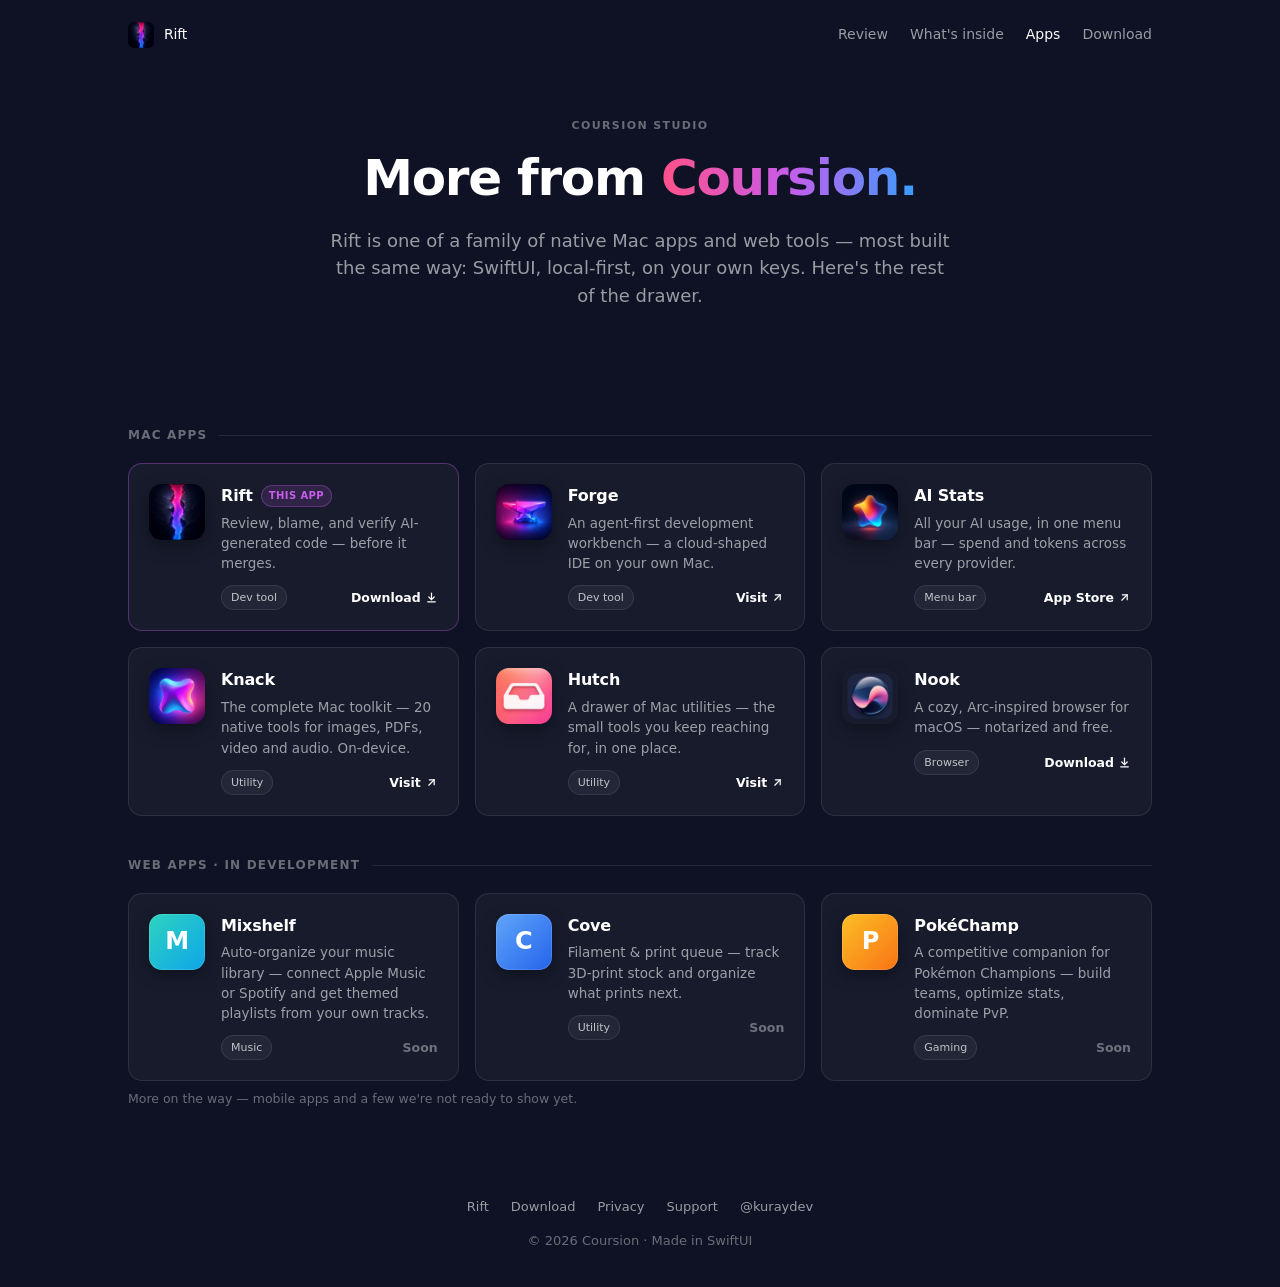
==== apps.html @ f1ae4a4c "Rift website: landing, apps portfolio, privacy Static site for rift.coursion.studio, built on the Co" ====
<!doctype html>
<html lang="en">
<head>
  <meta charset="utf-8" />
  <meta name="viewport" content="width=device-width, initial-scale=1" />
  <title>Apps — More from Coursion</title>
  <meta name="description" content="The Coursion family of native Mac apps and web tools — Rift, Forge, AI Stats, Knack, Hutch, Nook, and more." />
  <link rel="icon" type="image/png" href="icon.png" />
  <link rel="apple-touch-icon" href="icon.png" />
  <link rel="stylesheet" href="styles.css" />
  <meta property="og:title" content="Apps — More from Coursion" />
  <meta property="og:description" content="The Coursion family of native Mac apps and web tools." />
  <meta property="og:image" content="icon.png" />
  <meta name="theme-color" content="#0E1224" />
</head>
<body>
  <div class="bg"></div>

  <div class="container">
    <nav class="top">
      <div class="brand">
        <a href="index.html" style="display:flex;align-items:center;gap:10px;text-decoration:none;color:inherit">
          <img src="icon.png" alt="Rift" />
          <span>Rift</span>
        </a>
      </div>
      <div class="links">
        <a href="index.html#review">Review</a>
        <a href="index.html#inside">What's inside</a>
        <a href="apps.html" class="active">Apps</a>
        <a href="https://github.com/Coursion-Studio/rift-ide/releases/latest">Download</a>
      </div>
    </nav>

    <header class="hero compact">
      <div class="eyebrow">Coursion Studio</div>
      <h1>More from <span class="grad">Coursion.</span></h1>
      <p class="sub">
        Rift is one of a family of native Mac apps and web tools — most built the
        same way: SwiftUI, local-first, on your own keys. Here's the rest of the drawer.
      </p>
    </header>

    <section class="tight" style="padding-top:0">

      <!-- ── Mac apps ── -->
      <div class="apps-group-label">Mac apps</div>
      <div class="apps-grid">

        <!-- Rift (current) -->
        <a class="app-card current" href="https://github.com/Coursion-Studio/rift-ide/releases/latest">
          <img class="app-icon-img" src="icons/rift.png" alt="Rift icon" />
          <div class="app-body">
            <div class="app-head">
              <h3>Rift</h3>
              <span class="app-badge">This app</span>
            </div>
            <p class="app-tagline">Review, blame, and verify AI-generated code — before it merges.</p>
            <div class="app-meta">
              <span class="app-tag">Dev tool</span>
              <span class="app-cta">Download
                <svg viewBox="0 0 24 24" fill="none" stroke="currentColor" stroke-width="2.2" stroke-linecap="round" stroke-linejoin="round"><path d="M12 4v12"/><path d="m7 11 5 5 5-5"/><path d="M5 20h14"/></svg>
              </span>
            </div>
          </div>
        </a>

        <!-- Forge -->
        <a class="app-card" href="https://forge.coursion.studio/" style="--app-glow:rgba(255,81,137,0.18)">
          <img class="app-icon-img" src="icons/forge.png" alt="Forge icon" />
          <div class="app-body">
            <div class="app-head"><h3>Forge</h3></div>
            <p class="app-tagline">An agent-first development workbench — a cloud-shaped IDE on your own Mac.</p>
            <div class="app-meta">
              <span class="app-tag">Dev tool</span>
              <span class="app-cta">Visit
                <svg viewBox="0 0 24 24" fill="none" stroke="currentColor" stroke-width="2.2" stroke-linecap="round" stroke-linejoin="round"><path d="M7 17 17 7"/><path d="M8 7h9v9"/></svg>
              </span>
            </div>
          </div>
        </a>

        <!-- AI Stats -->
        <a class="app-card" href="https://apps.apple.com/app/id6762005507" style="--app-glow:rgba(56,158,255,0.18)">
          <img class="app-icon-img" src="icons/aistats.png" alt="AI Stats icon" />
          <div class="app-body">
            <div class="app-head"><h3>AI Stats</h3></div>
            <p class="app-tagline">All your AI usage, in one menu bar — spend and tokens across every provider.</p>
            <div class="app-meta">
              <span class="app-tag">Menu bar</span>
              <span class="app-cta">App Store
                <svg viewBox="0 0 24 24" fill="none" stroke="currentColor" stroke-width="2.2" stroke-linecap="round" stroke-linejoin="round"><path d="M7 17 17 7"/><path d="M8 7h9v9"/></svg>
              </span>
            </div>
          </div>
        </a>

        <!-- Knack -->
        <a class="app-card" href="https://knack.coursion.studio/" style="--app-glow:rgba(16,185,129,0.18)">
          <img class="app-icon-img" src="icons/knack.png" alt="Knack icon" />
          <div class="app-body">
            <div class="app-head"><h3>Knack</h3></div>
            <p class="app-tagline">The complete Mac toolkit — 20 native tools for images, PDFs, video and audio. On-device.</p>
            <div class="app-meta">
              <span class="app-tag">Utility</span>
              <span class="app-cta">Visit
                <svg viewBox="0 0 24 24" fill="none" stroke="currentColor" stroke-width="2.2" stroke-linecap="round" stroke-linejoin="round"><path d="M7 17 17 7"/><path d="M8 7h9v9"/></svg>
              </span>
            </div>
          </div>
        </a>

        <!-- Hutch -->
        <a class="app-card" href="https://hutch.coursion.studio/" style="--app-glow:rgba(199,92,235,0.18)">
          <img class="app-icon-img" src="icons/hutch.png" alt="Hutch icon" />
          <div class="app-body">
            <div class="app-head"><h3>Hutch</h3></div>
            <p class="app-tagline">A drawer of Mac utilities — the small tools you keep reaching for, in one place.</p>
            <div class="app-meta">
              <span class="app-tag">Utility</span>
              <span class="app-cta">Visit
                <svg viewBox="0 0 24 24" fill="none" stroke="currentColor" stroke-width="2.2" stroke-linecap="round" stroke-linejoin="round"><path d="M7 17 17 7"/><path d="M8 7h9v9"/></svg>
              </span>
            </div>
          </div>
        </a>

        <!-- Nook -->
        <a class="app-card" href="https://github.com/kuraydev/nook/releases/latest" style="--app-glow:rgba(249,115,22,0.18)">
          <img class="app-icon-img" src="icons/nook.png" alt="Nook icon" />
          <div class="app-body">
            <div class="app-head"><h3>Nook</h3></div>
            <p class="app-tagline">A cozy, Arc-inspired browser for macOS — notarized and free.</p>
            <div class="app-meta">
              <span class="app-tag">Browser</span>
              <span class="app-cta">Download
                <svg viewBox="0 0 24 24" fill="none" stroke="currentColor" stroke-width="2.2" stroke-linecap="round" stroke-linejoin="round"><path d="M12 4v12"/><path d="m7 11 5 5 5-5"/><path d="M5 20h14"/></svg>
              </span>
            </div>
          </div>
        </a>

      </div>

      <!-- ── Web apps ── -->
      <div class="apps-group-label">Web apps · in development</div>
      <div class="apps-grid">

        <!-- Mixshelf -->
        <div class="app-card" style="--app-glow:rgba(14,165,233,0.16)">
          <div class="app-mono m-teal" aria-hidden="true">M</div>
          <div class="app-body">
            <div class="app-head"><h3>Mixshelf</h3></div>
            <p class="app-tagline">Auto-organize your music library — connect Apple Music or Spotify and get themed playlists from your own tracks.</p>
            <div class="app-meta">
              <span class="app-tag">Music</span>
              <span class="app-cta" style="color:var(--text-tertiary)">Soon</span>
            </div>
          </div>
        </div>

        <!-- Cove -->
        <div class="app-card" style="--app-glow:rgba(37,99,235,0.16)">
          <div class="app-mono m-blue" aria-hidden="true">C</div>
          <div class="app-body">
            <div class="app-head"><h3>Cove</h3></div>
            <p class="app-tagline">Filament &amp; print queue — track 3D-print stock and organize what prints next.</p>
            <div class="app-meta">
              <span class="app-tag">Utility</span>
              <span class="app-cta" style="color:var(--text-tertiary)">Soon</span>
            </div>
          </div>
        </div>

        <!-- PokéChamp -->
        <div class="app-card" style="--app-glow:rgba(249,115,22,0.16)">
          <div class="app-mono m-amber" aria-hidden="true">P</div>
          <div class="app-body">
            <div class="app-head"><h3>PokéChamp</h3></div>
            <p class="app-tagline">A competitive companion for Pokémon Champions — build teams, optimize stats, dominate PvP.</p>
            <div class="app-meta">
              <span class="app-tag">Gaming</span>
              <span class="app-cta" style="color:var(--text-tertiary)">Soon</span>
            </div>
          </div>
        </div>

      </div>
      <p class="apps-note">More on the way — mobile apps and a few we're not ready to show yet.</p>

    </section>

    <footer>
      <div class="links">
        <a href="index.html">Rift</a>
        <a href="https://github.com/Coursion-Studio/rift-ide/releases/latest">Download</a>
        <a href="privacy.html">Privacy</a>
        <a href="mailto:kuraydev.io@gmail.com">Support</a>
        <a href="https://x.com/kuraydev" target="_blank" rel="noopener">@kuraydev</a>
      </div>
      <div>© 2026 Coursion · Made in SwiftUI</div>
    </footer>
  </div>
</body>
</html>
---- styles.css ----
/* ─── Rift landing — Coursion design language (shared with Forge/DesignKit) ─── */

:root {
  --bg-top:    #0E1224;
  --bg-mid:    #131530;
  --bg-bottom: #170F31;

  --text-primary:   #ffffff;
  --text-secondary: rgba(255, 255, 255, 0.58);
  --text-tertiary:  rgba(255, 255, 255, 0.38);

  --card-fill:        rgba(255, 255, 255, 0.04);
  --card-fill-strong: rgba(255, 255, 255, 0.06);
  --card-stroke:      rgba(255, 255, 255, 0.09);

  --forge-pink:   #FF5189;
  --forge-purple: #C75CEB;
  --forge-blue:   #389EFF;

  --brand-gradient:
    linear-gradient(90deg, var(--forge-pink), var(--forge-purple), var(--forge-blue));
  --brand-gradient-diag:
    linear-gradient(135deg, var(--forge-pink), var(--forge-purple), var(--forge-blue));
  --brand-soft:
    linear-gradient(90deg, rgba(255, 81, 137, 0.22), rgba(199, 92, 235, 0.22));

  --radius-card: 14px;
  --radius-btn:  12px;
}

* { box-sizing: border-box; }

html, body {
  margin: 0;
  padding: 0;
  background: var(--bg-top);
  color: var(--text-primary);
  font-family: -apple-system, BlinkMacSystemFont, "SF Pro Display", "SF Pro Text",
               "Inter", system-ui, sans-serif;
  font-size: 16px;
  line-height: 1.55;
  -webkit-font-smoothing: antialiased;
  -moz-osx-font-smoothing: grayscale;
}

/* ─── background: gradient + soft colored blooms ─── */

.bg {
  position: fixed;
  inset: 0;
  z-index: -1;
  background:
    radial-gradient(circle at 5% 0%,
      rgba(255, 81, 137, 0.18), transparent 52%),
    radial-gradient(circle at 100% 100%,
      rgba(56, 158, 255, 0.14), transparent 56%),
    radial-gradient(circle at 100% 20%,
      rgba(199, 92, 235, 0.14), transparent 48%),
    linear-gradient(135deg,
      var(--bg-top) 0%, var(--bg-mid) 50%, var(--bg-bottom) 100%);
}

/* ─── layout ─── */

.container {
  max-width: 1080px;
  margin: 0 auto;
  padding: 0 28px;
}

nav.top {
  display: flex;
  align-items: center;
  justify-content: space-between;
  padding: 22px 0 8px;
}

nav.top .brand {
  display: flex;
  align-items: center;
  gap: 10px;
  font-weight: 600;
  letter-spacing: -0.01em;
}

nav.top .brand img {
  width: 26px;
  height: 26px;
  border-radius: 6px;
}

nav.top .links {
  display: flex;
  gap: 22px;
}

nav.top a {
  color: var(--text-secondary);
  text-decoration: none;
  font-size: 14px;
  font-weight: 500;
  transition: color 0.15s;
}
nav.top a:hover { color: var(--text-primary); }

/* ─── hero ─── */

.hero {
  text-align: center;
  padding: 72px 0 64px;
}

.hero .app-icon {
  display: block;
  width: 112px;
  height: 112px;
  border-radius: 24px;
  margin: 0 auto 28px;
  filter: drop-shadow(0 16px 40px rgba(199, 92, 235, 0.38))
          drop-shadow(0 4px 12px rgba(0, 0, 0, 0.4));
}

.hero .eyebrow {
  display: inline-block;
  font-size: 11px;
  font-weight: 600;
  letter-spacing: 1.4px;
  text-transform: uppercase;
  color: var(--text-tertiary);
  margin-bottom: 18px;
}

.hero h1 {
  font-size: clamp(40px, 6vw, 60px);
  font-weight: 700;
  letter-spacing: -0.025em;
  line-height: 1.05;
  margin: 0 0 22px;
}

.hero h1 .grad {
  background: var(--brand-gradient);
  -webkit-background-clip: text;
  background-clip: text;
  color: transparent;
}

.hero p.sub {
  font-size: 18px;
  color: var(--text-secondary);
  max-width: 620px;
  margin: 0 auto 36px;
}

/* ─── CTA grid: brew install (left) + download (right) ─── */

.cta-grid {
  display: grid;
  grid-template-columns: minmax(0, 1fr) auto;
  gap: 12px;
  align-items: stretch;
  max-width: 680px;
  margin: 0 auto;
}

.install-cmd {
  display: flex;
  align-items: center;
  gap: 10px;
  padding: 0 12px 0 14px;
  background: rgba(255, 255, 255, 0.05);
  border: 1px solid rgba(255, 255, 255, 0.10);
  border-radius: var(--radius-btn);
  font-family: "SF Mono", "JetBrains Mono", Menlo, monospace;
  font-size: 13px;
  text-align: left;
  min-width: 0;
  height: 48px;
  transition: border-color 0.2s ease, background 0.2s ease;
}

.install-cmd:hover {
  border-color: rgba(255, 255, 255, 0.18);
  background: rgba(255, 255, 255, 0.07);
}

.install-cmd .prompt {
  color: var(--text-tertiary);
  flex-shrink: 0;
  font-weight: 600;
}

.install-cmd code {
  color: var(--text-primary);
  flex: 1;
  overflow: hidden;
  text-overflow: ellipsis;
  white-space: nowrap;
}

.copy-btn {
  flex-shrink: 0;
  padding: 6px 12px;
  font-size: 12px;
  font-weight: 600;
  letter-spacing: 0.2px;
  color: var(--text-primary);
  background: rgba(255, 255, 255, 0.06);
  border: 1px solid rgba(255, 255, 255, 0.14);
  border-radius: 7px;
  cursor: pointer;
  font-family: -apple-system, BlinkMacSystemFont, "SF Pro Text", system-ui, sans-serif;
  transition: background 0.15s ease, border-color 0.15s ease, color 0.15s ease;
}

.copy-btn:hover {
  background: rgba(255, 255, 255, 0.12);
  border-color: rgba(255, 255, 255, 0.24);
}

.copy-btn.copied {
  color: #6EE7B7;
  border-color: rgba(110, 231, 183, 0.4);
  background: rgba(110, 231, 183, 0.08);
}

@media (max-width: 560px) {
  .cta-grid {
    grid-template-columns: 1fr;
  }
}

/* ─── buttons ─── */

.btn {
  display: inline-flex;
  align-items: center;
  gap: 10px;
  padding: 14px 22px;
  border-radius: var(--radius-btn);
  font-size: 14px;
  font-weight: 600;
  text-decoration: none;
  color: #fff;
  border: 1px solid rgba(255, 255, 255, 0.22);
  cursor: pointer;
  transition: transform 0.12s ease, opacity 0.12s ease;
}

.btn.primary {
  background: var(--brand-gradient-diag);
  box-shadow:
    0 8px 24px rgba(255, 81, 137, 0.28),
    0 8px 24px rgba(56, 158, 255, 0.22);
}
.btn.primary:hover { transform: translateY(-1px); }
.btn.primary:active { transform: translateY(0) scale(0.98); }

.btn.outline {
  background: rgba(255, 255, 255, 0.05);
  border-color: rgba(255, 255, 255, 0.12);
  color: rgba(255, 255, 255, 0.9);
}
.btn.outline:hover { background: rgba(255, 255, 255, 0.09); }

.cta-grid .btn {
  height: 48px;
  padding: 0 22px;
}

/* ─── hero stats ─── */

.hero-stats {
  display: grid;
  grid-template-columns: repeat(4, 1fr);
  gap: 8px;
  margin: 8px auto 0;
  max-width: 720px;
  padding: 18px 24px;
  background: var(--card-fill);
  border: 1px solid var(--card-stroke);
  border-radius: var(--radius-card);
  backdrop-filter: blur(10px);
  -webkit-backdrop-filter: blur(10px);
}

.hero-stats.three {
  grid-template-columns: repeat(3, 1fr);
  max-width: 560px;
}

.hero-stats .stat {
  text-align: center;
  display: flex;
  flex-direction: column;
  gap: 2px;
}

/* The HTML `hidden` attribute on the downloads stat needs to win over
   the .stat { display: flex } above. */
.hero-stats .stat[hidden] {
  display: none;
}

.hero-stats .stat strong {
  font-size: 22px;
  font-weight: 700;
  letter-spacing: -0.02em;
  background: var(--brand-gradient);
  -webkit-background-clip: text;
  background-clip: text;
  color: transparent;
}

.hero-stats .stat span {
  font-size: 12px;
  color: var(--text-tertiary);
  letter-spacing: 0.3px;
}

@media (max-width: 640px) {
  .hero-stats {
    grid-template-columns: repeat(2, 1fr);
    gap: 14px;
  }
}

/* ─── section headers ─── */

.section-label {
  font-size: 11px;
  font-weight: 600;
  letter-spacing: 1.4px;
  text-transform: uppercase;
  color: var(--text-tertiary);
  margin-bottom: 10px;
}

section h2 {
  font-size: clamp(28px, 4vw, 36px);
  font-weight: 700;
  letter-spacing: -0.02em;
  margin: 0 0 8px;
}

section p.lede {
  color: var(--text-secondary);
  margin: 0 0 32px;
  max-width: 620px;
}

section {
  padding: 64px 0;
}

section.tight { padding: 40px 0; }

hr.sep {
  border: 0;
  height: 1px;
  background: var(--card-stroke);
  margin: 0;
}

/* ─── card grids ─── */

.grid {
  display: grid;
  gap: 14px;
  grid-template-columns: repeat(auto-fit, minmax(260px, 1fr));
}

.card {
  position: relative;
  background:
    linear-gradient(180deg, var(--tile-tint, transparent), transparent 60%),
    var(--card-fill);
  border: 1px solid var(--card-stroke);
  border-radius: var(--radius-card);
  padding: 22px;
  overflow: hidden;
  transition:
    background 0.25s ease,
    border-color 0.25s ease,
    transform 0.35s cubic-bezier(0.2, 0.8, 0.2, 1),
    box-shadow 0.35s ease;
}

.card::before {
  content: "";
  position: absolute;
  inset: 0;
  border-radius: inherit;
  background:
    radial-gradient(circle at 0% 0%, var(--tile-glow, transparent), transparent 65%);
  opacity: 0;
  transition: opacity 0.4s ease;
  pointer-events: none;
  z-index: 0;
}

.card > * { position: relative; z-index: 1; }

.card:hover {
  border-color: rgba(255, 255, 255, 0.18);
  transform: translateY(-4px);
  box-shadow:
    0 14px 32px rgba(0, 0, 0, 0.28),
    0 0 0 1px var(--tile-ring, rgba(255, 255, 255, 0.08));
}

.card:hover::before { opacity: 0.55; }

.card .tile {
  width: 46px;
  height: 46px;
  border-radius: 12px;
  display: grid;
  place-items: center;
  margin-bottom: 16px;
  background: rgba(255, 255, 255, 0.06);
  border: 1px solid rgba(255, 255, 255, 0.10);
  color: #fff;
  transition:
    transform 0.35s cubic-bezier(0.2, 0.8, 0.2, 1),
    box-shadow 0.35s ease,
    border-color 0.25s ease;
  box-shadow:
    0 6px 14px var(--tile-glow, rgba(199, 92, 235, 0.18)),
    inset 0 0 0 1px rgba(255, 255, 255, 0.08);
}

.card .tile svg {
  width: 22px;
  height: 22px;
  display: block;
}

.card:hover .tile {
  transform: translateY(-1px) scale(1.06) rotate(-3deg);
  border-color: rgba(255, 255, 255, 0.28);
  box-shadow:
    0 12px 26px var(--tile-glow, rgba(199, 92, 235, 0.45)),
    inset 0 0 0 1px rgba(255, 255, 255, 0.12);
}

/* ─── tile color variants ─── */

.tile.c-pink    { background: linear-gradient(135deg, #F472B6, #EC4899); }
.tile.c-violet  { background: linear-gradient(135deg, #C084FC, #8B5CF6); }
.tile.c-blue    { background: linear-gradient(135deg, #60A5FA, #2563EB); }
.tile.c-teal    { background: linear-gradient(135deg, #2DD4BF, #0EA5E9); }
.tile.c-amber   { background: linear-gradient(135deg, #FBBF24, #F97316); }
.tile.c-green   { background: linear-gradient(135deg, #34D399, #10B981); }

.card:has(.tile.c-pink)   { --tile-tint: rgba(236, 72, 153, 0.10); --tile-glow: rgba(236, 72, 153, 0.45); --tile-ring: rgba(236, 72, 153, 0.26); }
.card:has(.tile.c-violet) { --tile-tint: rgba(139, 92, 246, 0.10); --tile-glow: rgba(139, 92, 246, 0.45); --tile-ring: rgba(139, 92, 246, 0.26); }
.card:has(.tile.c-blue)   { --tile-tint: rgba(37, 99, 235, 0.10);  --tile-glow: rgba(37, 99, 235, 0.45);  --tile-ring: rgba(37, 99, 235, 0.26); }
.card:has(.tile.c-teal)   { --tile-tint: rgba(14, 165, 233, 0.10); --tile-glow: rgba(14, 165, 233, 0.45); --tile-ring: rgba(14, 165, 233, 0.26); }
.card:has(.tile.c-amber)  { --tile-tint: rgba(249, 115, 22, 0.10); --tile-glow: rgba(249, 115, 22, 0.45); --tile-ring: rgba(249, 115, 22, 0.26); }
.card:has(.tile.c-green)  { --tile-tint: rgba(16, 185, 129, 0.10); --tile-glow: rgba(16, 185, 129, 0.45); --tile-ring: rgba(16, 185, 129, 0.26); }

@media (prefers-reduced-motion: reduce) {
  .card, .card .tile, .card::before { transition: none !important; }
  .card:hover { transform: none; }
  .card:hover .tile { transform: none; }
}

.card h3 {
  font-size: 16px;
  margin: 0 0 6px;
  font-weight: 600;
  letter-spacing: -0.01em;
}

.card p {
  margin: 0;
  color: var(--text-secondary);
  font-size: 14px;
  line-height: 1.5;
}

.card ul.pills {
  margin-top: 14px;
}

/* Pills (compact feature tags under copy) */
.pills {
  list-style: none;
  padding: 0;
  margin: 0;
  display: flex;
  flex-wrap: wrap;
  gap: 6px;
}

.pills li {
  font-size: 12px;
  font-weight: 500;
  padding: 5px 10px;
  border-radius: 999px;
  color: rgba(255, 255, 255, 0.82);
  background: rgba(255, 255, 255, 0.05);
  border: 1px solid rgba(255, 255, 255, 0.09);
}

.why-grid {
  grid-template-columns: repeat(4, minmax(0, 1fr));
}

@media (max-width: 720px) {
  .why-grid {
    grid-template-columns: repeat(2, minmax(0, 1fr));
  }
}

@media (max-width: 420px) {
  .why-grid {
    grid-template-columns: 1fr;
  }
}

/* ─── releases list ─── */

ol.releases {
  list-style: none;
  padding: 0;
  margin: 0;
  display: flex;
  flex-direction: column;
  gap: 8px;
}

.release-row {
  display: grid;
  grid-template-columns: minmax(0, 1fr) auto auto;
  align-items: center;
  gap: 20px;
  padding: 16px 20px;
  background: var(--card-fill);
  border: 1px solid var(--card-stroke);
  border-radius: var(--radius-card);
  transition: background 0.2s ease, border-color 0.2s ease;
}

.release-row:hover {
  background: var(--card-fill-strong);
  border-color: rgba(255, 255, 255, 0.14);
}

.release-meta {
  display: flex;
  flex-direction: column;
  gap: 2px;
  min-width: 0;
}

.release-tag {
  font-weight: 600;
  font-size: 15px;
  letter-spacing: -0.01em;
  background: var(--brand-gradient);
  -webkit-background-clip: text;
  background-clip: text;
  color: transparent;
}

.release-date {
  color: var(--text-tertiary);
  font-size: 12px;
  letter-spacing: 0.2px;
}

.release-count {
  display: flex;
  flex-direction: column;
  align-items: flex-end;
  gap: 0;
  white-space: nowrap;
}

.release-count strong {
  font-size: 18px;
  font-weight: 700;
  letter-spacing: -0.01em;
  color: var(--text-primary);
}

.release-count span {
  font-size: 11px;
  color: var(--text-tertiary);
  letter-spacing: 0.4px;
  text-transform: uppercase;
}

.release-link {
  font-size: 13px;
  font-weight: 600;
  color: var(--text-primary);
  text-decoration: none;
  padding: 8px 14px;
  border-radius: 999px;
  background: rgba(255, 255, 255, 0.06);
  border: 1px solid rgba(255, 255, 255, 0.12);
  transition: background 0.15s ease, border-color 0.15s ease;
}

.release-link:hover {
  background: rgba(255, 255, 255, 0.12);
  border-color: rgba(255, 255, 255, 0.22);
}

@media (max-width: 560px) {
  .release-row {
    grid-template-columns: 1fr auto;
    grid-template-areas:
      "meta count"
      "link link";
    gap: 12px;
  }
  .release-meta  { grid-area: meta; }
  .release-count { grid-area: count; }
  .release-link  { grid-area: link; text-align: center; }
}

/* ─── footer ─── */

footer {
  padding: 48px 0 36px;
  color: var(--text-tertiary);
  font-size: 13px;
  text-align: center;
}

footer .links {
  display: flex;
  justify-content: center;
  gap: 22px;
  margin-bottom: 14px;
}

footer a {
  color: var(--text-secondary);
  text-decoration: none;
}
footer a:hover { color: var(--text-primary); }

/* ─── system requirement note ─── */

.req-note {
  text-align: center;
  color: var(--text-tertiary);
  font-size: 13px;
  margin: 20px 0 0;
}

/* ─────────────────────────────────────────────────────────────
   Feature showcase (real app screenshots). Gated: every block is
   hidden until its screenshot actually loads (see reveal script),
   so the live site shows nothing broken before PNGs are added.
   ───────────────────────────────────────────────────────────── */

#showcase-wrap[hidden] { display: none; }
/* Revealable units stay hidden until their <img> loads. */
#tour, .showcase-row, .gcard { display: none; }
#tour.shot-ready { display: block; }
.showcase-row.shot-ready { display: grid; }
.gcard.shot-ready { display: block; }

/* ─── hero shot ─── */
.hero-shot-wrap { position: relative; padding: 8px 0 40px; }
.hero-shot-wrap::before {
  content: "";
  position: absolute;
  inset: -6% 0 6% 0;
  background:
    radial-gradient(ellipse 46% 42% at 50% 34%, rgba(255, 81, 137, 0.26), transparent 62%),
    radial-gradient(ellipse 54% 46% at 24% 66%, rgba(56, 158, 255, 0.18), transparent 62%),
    radial-gradient(ellipse 54% 46% at 76% 66%, rgba(199, 92, 235, 0.20), transparent 62%);
  filter: blur(22px);
  pointer-events: none;
  z-index: -1;
}

/* ─── framed window (full-window screenshots incl. their traffic lights) ─── */
.window {
  margin: 0;
  border-radius: 16px;
  overflow: hidden;
  background: #0B0817;
  border: 1px solid rgba(255, 255, 255, 0.08);
  box-shadow:
    0 32px 80px rgba(0, 0, 0, 0.55),
    0 4px 12px rgba(0, 0, 0, 0.35),
    inset 0 0 0 1px rgba(255, 255, 255, 0.04);
  position: relative;
  isolation: isolate;
}
.window > img, .window .base { display: block; width: 100%; height: auto; }

.shot-hero {
  max-width: 940px;
  margin: 0 auto;
  border-radius: 18px;
  box-shadow:
    0 60px 140px rgba(0, 0, 0, 0.62),
    0 10px 28px rgba(0, 0, 0, 0.45),
    0 0 0 1px rgba(255, 255, 255, 0.06),
    0 0 170px rgba(199, 92, 235, 0.24);
  transform: perspective(2400px) rotateX(1.2deg);
  transition: transform 0.5s cubic-bezier(0.2, 0.8, 0.2, 1);
}
.shot-hero:hover { transform: perspective(2400px) rotateX(0deg) translateY(-3px); }

.hero-composite { overflow: visible; background: transparent; border: 0; box-shadow: none; }
.hero-composite .base {
  border-radius: 18px;
  border: 1px solid rgba(255, 255, 255, 0.08);
  box-shadow:
    0 60px 140px rgba(0, 0, 0, 0.62),
    0 10px 28px rgba(0, 0, 0, 0.45),
    0 0 0 1px rgba(255, 255, 255, 0.06);
}
.hero-composite .float {
  position: absolute;
  width: 53%;
  right: 1.5%;
  bottom: 6%;
  height: auto;
  border-radius: 12px;
  filter:
    drop-shadow(0 30px 55px rgba(0, 0, 0, 0.6))
    drop-shadow(0 0 60px rgba(255, 81, 137, 0.22));
}
.hero-shot-wrap .hero-stats { margin-top: 34px; }

/* ─── showcase rows ─── */
.showcase-intro { text-align: center; padding-bottom: 8px; }
.showcase-intro h2, .showcase-intro p.lede { margin-left: auto; margin-right: auto; }

.showcase { padding: 24px 0 56px; display: flex; flex-direction: column; gap: 84px; }
.showcase-row {
  grid-template-columns: minmax(0, 4.2fr) minmax(0, 7.8fr);
  gap: 56px;
  align-items: center;
}
.showcase-row.reverse { grid-template-columns: minmax(0, 7.8fr) minmax(0, 4.2fr); }
.showcase-row.reverse .showcase-copy { order: 2; }
.showcase-row.reverse .window, .showcase-row.reverse .stage { order: 1; }

.showcase-copy h3 {
  font-size: clamp(24px, 3vw, 31px);
  font-weight: 700;
  letter-spacing: -0.02em;
  line-height: 1.12;
  margin: 16px 0 14px;
}
.showcase-copy p { color: var(--text-secondary); font-size: 16px; line-height: 1.6; margin: 0 0 18px; }
.showcase-copy p code {
  font-family: "SF Mono", "JetBrains Mono", Menlo, monospace;
  font-size: 0.86em;
  padding: 1px 6px;
  border-radius: 6px;
  background: rgba(255, 255, 255, 0.08);
  color: var(--text-primary);
}
.showcase-row .window {
  box-shadow:
    0 36px 80px rgba(0, 0, 0, 0.5),
    0 6px 18px rgba(0, 0, 0, 0.32),
    0 0 0 1px rgba(255, 255, 255, 0.05),
    0 0 80px var(--showcase-glow, rgba(199, 92, 235, 0.2));
}
.glow-pink   { --showcase-glow: rgba(255, 81, 137, 0.24); }
.glow-violet { --showcase-glow: rgba(199, 92, 235, 0.22); }
.glow-blue   { --showcase-glow: rgba(56, 158, 255, 0.20); }
.glow-green  { --showcase-glow: rgba(52, 211, 153, 0.20); }
.glow-amber  { --showcase-glow: rgba(249, 115, 22, 0.20); }

/* ─── stage: floating panel captures on a glowing card ─── */
.stage {
  position: relative;
  margin: 0;
  border-radius: 22px;
  padding: 52px 44px;
  display: grid;
  place-items: center;
  min-height: 300px;
  background:
    radial-gradient(ellipse 62% 58% at 50% 42%, var(--showcase-glow, rgba(199, 92, 235, 0.22)), transparent 68%),
    linear-gradient(180deg, rgba(255, 255, 255, 0.05), rgba(255, 255, 255, 0.015));
  border: 1px solid var(--card-stroke);
  box-shadow: inset 0 1px 0 rgba(255, 255, 255, 0.05);
  overflow: hidden;
}
.stage > img { display: block; max-width: 100%; height: auto; filter: drop-shadow(0 26px 52px rgba(0, 0, 0, 0.5)); }
.stage .inset {
  position: absolute; width: 60%; right: 4%; bottom: 6%;
  filter: drop-shadow(0 20px 40px rgba(0, 0, 0, 0.55)) drop-shadow(0 0 1px rgba(255, 255, 255, 0.2));
}
.stage.narrow > img { max-width: 300px; }

/* ─── feature gallery ─── */
.feature-gallery { margin-top: -36px; }
.gallery-head { text-align: center; max-width: 640px; margin: 0 auto 26px; }
.gallery-head h3 { font-size: clamp(22px, 2.6vw, 28px); font-weight: 700; letter-spacing: -0.02em; margin: 8px 0 8px; }
.gallery-head p { color: var(--text-secondary); margin: 0; font-size: 15px; }
.gallery-grid { display: grid; grid-template-columns: repeat(2, minmax(0, 1fr)); gap: 18px; }
.gcard {
  margin: 0;
  border-radius: 16px;
  padding: 26px 26px 0;
  overflow: hidden;
  background:
    radial-gradient(ellipse 70% 60% at 50% 30%, var(--gcard-glow, rgba(255, 81, 137, 0.16)), transparent 70%),
    linear-gradient(180deg, rgba(255, 255, 255, 0.05), rgba(255, 255, 255, 0.015));
  border: 1px solid var(--card-stroke);
  transition: transform 0.35s cubic-bezier(0.2, 0.8, 0.2, 1), border-color 0.25s ease;
}
.gcard:hover { transform: translateY(-4px); border-color: rgba(255, 255, 255, 0.16); }
.gcard img { display: block; width: 100%; height: auto; border-radius: 10px 10px 0 0; filter: drop-shadow(0 18px 34px rgba(0, 0, 0, 0.45)); }
.gcard figcaption {
  display: flex; align-items: center; gap: 9px;
  padding: 16px 2px 18px;
  font-size: 14px; font-weight: 600; color: var(--text-primary); letter-spacing: -0.01em;
}
.gcard figcaption svg { width: 16px; height: 16px; flex-shrink: 0; }
.gcard.g-green  { --gcard-glow: rgba(52, 211, 153, 0.16); } .gcard.g-green figcaption svg  { color: #34D399; }
.gcard.g-violet { --gcard-glow: rgba(199, 92, 235, 0.18); } .gcard.g-violet figcaption svg { color: #C084FC; }
.gcard.g-blue   { --gcard-glow: rgba(56, 158, 255, 0.16); } .gcard.g-blue figcaption svg   { color: #60A5FA; }
.gcard.g-pink   { --gcard-glow: rgba(255, 81, 137, 0.16); } .gcard.g-pink figcaption svg   { color: #FF5189; }

/* ─── chips (feature label above each showcase heading) ─── */
.chip {
  display: inline-flex; align-items: center; gap: 8px;
  padding: 6px 13px 6px 11px;
  border-radius: 999px;
  font-size: 12px; font-weight: 600; letter-spacing: 0.2px; color: #fff;
  background: rgba(255, 255, 255, 0.06);
  border: 1px solid rgba(255, 255, 255, 0.10);
}
.chip svg { width: 15px; height: 15px; }
.chip.chip-pink   { background: linear-gradient(135deg, rgba(255, 129, 175, 0.20), rgba(255, 81, 137, 0.14)); border-color: rgba(255, 81, 137, 0.32); }
.chip.chip-violet { background: linear-gradient(135deg, rgba(199, 132, 252, 0.20), rgba(199, 92, 235, 0.14)); border-color: rgba(199, 92, 235, 0.32); }
.chip.chip-blue   { background: linear-gradient(135deg, rgba(96, 165, 250, 0.20), rgba(56, 158, 255, 0.14)); border-color: rgba(56, 158, 255, 0.32); }
.chip.chip-green  { background: linear-gradient(135deg, rgba(52, 211, 153, 0.20), rgba(16, 185, 129, 0.14)); border-color: rgba(52, 211, 153, 0.32); }
.chip.chip-amber  { background: linear-gradient(135deg, rgba(251, 191, 36, 0.20), rgba(249, 115, 22, 0.14)); border-color: rgba(249, 115, 22, 0.32); }

@media (prefers-reduced-motion: reduce) {
  .shot-hero, .shot-hero:hover { transform: none; transition: none; }
}
@media (max-width: 860px) {
  .showcase-row, .showcase-row.reverse { grid-template-columns: 1fr; gap: 28px; }
  .showcase-row.reverse .showcase-copy { order: 1; }
  .showcase-row.reverse .window, .showcase-row.reverse .stage { order: 2; }
  .showcase { gap: 60px; }
  .hero-composite .float { width: 58%; right: 1%; bottom: 5%; }
}
@media (max-width: 640px) { .gallery-grid { grid-template-columns: 1fr; } .feature-gallery { margin-top: 0; } }
@media (max-width: 560px) { .hero-composite .float { display: none; } .stage { padding: 32px 20px; min-height: 0; } }

/* ═══════════════════════════════════════════════════════════════
   Portfolio page (/apps) — "More from Coursion"
   Cross-promo grid of every Coursion app. Reuses the card system
   above; adds an app-tile with icon/monogram, platform + category.
   ═══════════════════════════════════════════════════════════════ */

/* active nav link (Apps / current page) */
nav.top a.active { color: var(--text-primary); }

/* page hero variant — smaller than the app landing hero */
.hero.compact { padding: 56px 0 40px; }
.hero.compact h1 { font-size: clamp(34px, 5vw, 50px); }

/* group label between platform sections */
.apps-group-label {
  display: flex;
  align-items: center;
  gap: 12px;
  margin: 40px 0 18px;
  font-size: 12px;
  font-weight: 600;
  letter-spacing: 1.2px;
  text-transform: uppercase;
  color: var(--text-tertiary);
}
.apps-group-label::after {
  content: "";
  flex: 1;
  height: 1px;
  background: var(--card-stroke);
}

.apps-grid {
  display: grid;
  gap: 16px;
  grid-template-columns: repeat(auto-fit, minmax(288px, 1fr));
}

/* one app tile — an anchor so the whole card is clickable */
.app-card {
  display: flex;
  align-items: flex-start;
  gap: 16px;
  padding: 20px;
  text-decoration: none;
  color: inherit;
  background: var(--card-fill);
  border: 1px solid var(--card-stroke);
  border-radius: var(--radius-card);
  position: relative;
  overflow: hidden;
  transition:
    transform 0.35s cubic-bezier(0.2, 0.8, 0.2, 1),
    border-color 0.25s ease,
    box-shadow 0.35s ease,
    background 0.25s ease;
}
.app-card::before {
  content: "";
  position: absolute;
  inset: 0;
  border-radius: inherit;
  background: radial-gradient(circle at 0% 0%, var(--app-glow, rgba(199, 92, 235, 0.16)), transparent 62%);
  opacity: 0;
  transition: opacity 0.4s ease;
  pointer-events: none;
}
.app-card > * { position: relative; z-index: 1; }
.app-card:hover {
  transform: translateY(-4px);
  border-color: rgba(255, 255, 255, 0.18);
  background: var(--card-fill-strong);
  box-shadow: 0 16px 34px rgba(0, 0, 0, 0.3);
}
.app-card:hover::before { opacity: 0.6; }

/* current app (Rift) marker */
.app-card.current {
  border-color: rgba(199, 92, 235, 0.34);
  --app-glow: rgba(199, 92, 235, 0.22);
}

.app-card .app-icon-img {
  width: 56px;
  height: 56px;
  border-radius: 13px;
  flex-shrink: 0;
  object-fit: cover;
  box-shadow: 0 6px 16px rgba(0, 0, 0, 0.35);
}

/* monogram tile for apps without a PNG icon (web apps) */
.app-mono {
  width: 56px;
  height: 56px;
  border-radius: 13px;
  flex-shrink: 0;
  display: grid;
  place-items: center;
  font-size: 24px;
  font-weight: 700;
  letter-spacing: -0.02em;
  color: #fff;
  box-shadow: 0 6px 16px rgba(0, 0, 0, 0.35), inset 0 0 0 1px rgba(255, 255, 255, 0.12);
}
.app-mono.m-pink   { background: linear-gradient(135deg, #F472B6, #EC4899); }
.app-mono.m-violet { background: linear-gradient(135deg, #C084FC, #8B5CF6); }
.app-mono.m-blue   { background: linear-gradient(135deg, #60A5FA, #2563EB); }
.app-mono.m-teal   { background: linear-gradient(135deg, #2DD4BF, #0EA5E9); }
.app-mono.m-amber  { background: linear-gradient(135deg, #FBBF24, #F97316); }
.app-mono.m-green  { background: linear-gradient(135deg, #34D399, #10B981); }

.app-body { min-width: 0; flex: 1; }

.app-head {
  display: flex;
  align-items: center;
  gap: 8px;
  margin-bottom: 4px;
}
.app-head h3 {
  font-size: 16px;
  font-weight: 600;
  letter-spacing: -0.01em;
  margin: 0;
}
.app-badge {
  font-size: 10px;
  font-weight: 700;
  letter-spacing: 0.4px;
  text-transform: uppercase;
  padding: 2px 7px;
  border-radius: 999px;
  color: var(--forge-purple);
  background: rgba(199, 92, 235, 0.14);
  border: 1px solid rgba(199, 92, 235, 0.3);
}

.app-tagline {
  margin: 0 0 12px;
  font-size: 13.5px;
  line-height: 1.5;
  color: var(--text-secondary);
}

.app-meta {
  display: flex;
  align-items: center;
  gap: 8px;
  flex-wrap: wrap;
}
.app-tag {
  font-size: 11px;
  font-weight: 500;
  padding: 3px 9px;
  border-radius: 999px;
  color: rgba(255, 255, 255, 0.72);
  background: rgba(255, 255, 255, 0.05);
  border: 1px solid rgba(255, 255, 255, 0.09);
}
.app-cta {
  margin-left: auto;
  font-size: 12.5px;
  font-weight: 600;
  color: var(--text-primary);
  display: inline-flex;
  align-items: center;
  gap: 4px;
}
.app-cta svg { width: 13px; height: 13px; }
.app-card:hover .app-cta { color: var(--forge-pink); }

/* soft-launch note under a card group */
.apps-note {
  margin: 8px 0 0;
  font-size: 12.5px;
  color: var(--text-tertiary);
}

/* cross-promo strip at the bottom of the Rift landing page */
.crosspromo {
  display: flex;
  align-items: center;
  justify-content: space-between;
  gap: 20px;
  flex-wrap: wrap;
  padding: 24px 26px;
  border-radius: var(--radius-card);
  background:
    linear-gradient(180deg, rgba(199, 92, 235, 0.08), transparent 70%),
    var(--card-fill);
  border: 1px solid var(--card-stroke);
}
.crosspromo .cp-copy h3 { margin: 0 0 4px; font-size: 17px; font-weight: 600; letter-spacing: -0.01em; }
.crosspromo .cp-copy p { margin: 0; font-size: 14px; color: var(--text-secondary); }
.crosspromo .cp-icons { display: flex; gap: -6px; }
.crosspromo .cp-icons img {
  width: 40px;
  height: 40px;
  border-radius: 10px;
  margin-left: -8px;
  border: 2px solid var(--bg-mid);
  box-shadow: 0 4px 12px rgba(0, 0, 0, 0.4);
}
.crosspromo .cp-icons img:first-child { margin-left: 0; }

/* ─── prose (privacy / legal pages) ─── */
.prose { max-width: 720px; margin: 0 auto; padding: 40px 0 24px; }
.prose h1 {
  font-size: clamp(32px, 5vw, 46px);
  font-weight: 700;
  letter-spacing: -0.025em;
  line-height: 1.08;
  margin: 6px 0 8px;
}
.prose h2 {
  font-size: 19px;
  font-weight: 600;
  letter-spacing: -0.01em;
  margin: 34px 0 8px;
}
.prose p { color: var(--text-secondary); margin: 0 0 12px; }
.prose p strong { color: var(--text-primary); }
.prose a { color: var(--forge-blue); text-decoration: none; }
.prose a:hover { text-decoration: underline; }
.prose .updated { color: var(--text-tertiary); font-size: 13px; margin-bottom: 6px; }
.prose code {
  font-family: "SF Mono", "JetBrains Mono", Menlo, monospace;
  font-size: 0.86em;
  padding: 1px 6px;
  border-radius: 6px;
  background: rgba(255, 255, 255, 0.08);
  color: var(--text-primary);
}
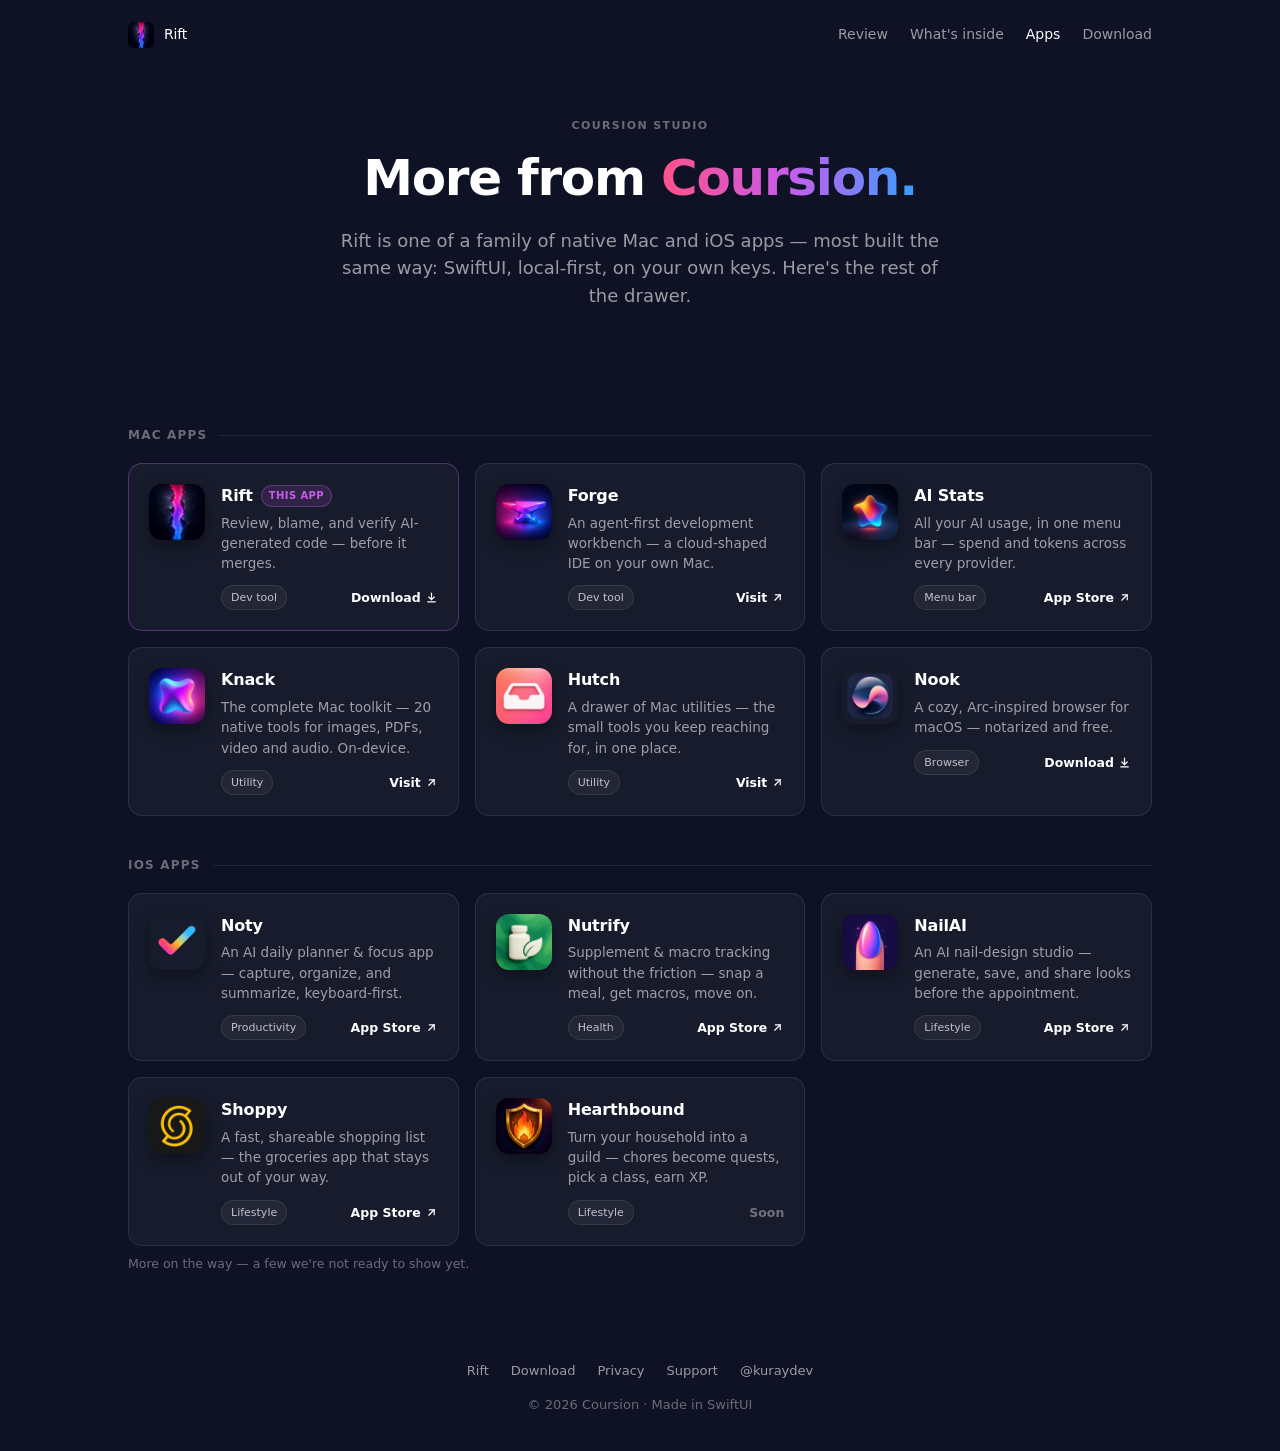
==== commit 3f0226e4: "3D feature icons via icon-generator; iOS apps replace web apps Feature icons: generated 14 soft-3D t" ====
--- a/apps.html
+++ b/apps.html
@@ -4,14 +4,17 @@
   <meta charset="utf-8" />
   <meta name="viewport" content="width=device-width, initial-scale=1" />
   <title>Apps — More from Coursion</title>
-  <meta name="description" content="The Coursion family of native Mac apps and web tools — Rift, Forge, AI Stats, Knack, Hutch, Nook, and more." />
-  <link rel="icon" type="image/png" href="icon.png" />
-  <link rel="apple-touch-icon" href="icon.png" />
+  <meta name="description" content="The Coursion family of native Mac and iOS apps — Rift, Forge, AI Stats, Knack, Hutch, Nook, and more." />
+  <link rel="icon" type="image/png" sizes="32x32" href="favicon-32.png" />
+  <link rel="icon" type="image/png" sizes="16x16" href="favicon-16.png" />
+  <link rel="apple-touch-icon" sizes="180x180" href="apple-touch-icon.png" />
+  <link rel="manifest" href="site.webmanifest" />
   <link rel="stylesheet" href="styles.css" />
   <meta property="og:title" content="Apps — More from Coursion" />
-  <meta property="og:description" content="The Coursion family of native Mac apps and web tools." />
+  <meta property="og:description" content="The Coursion family of native Mac and iOS apps." />
   <meta property="og:image" content="icon.png" />
   <meta name="theme-color" content="#0E1224" />
+  <script defer src="https://polaris-backend-489776622782.europe-west1.run.app/api/v1/analytics/t.js" data-site="rift.coursion.studio"></script>
 </head>
 <body>
   <div class="bg"></div>
@@ -28,7 +31,7 @@
         <a href="index.html#review">Review</a>
         <a href="index.html#inside">What's inside</a>
         <a href="apps.html" class="active">Apps</a>
-        <a href="https://github.com/Coursion-Studio/rift-ide/releases/latest">Download</a>
+        <a href="https://github.com/Coursion-Studio/rift-website/releases/latest">Download</a>
       </div>
     </nav>
 
@@ -36,7 +39,7 @@
       <div class="eyebrow">Coursion Studio</div>
       <h1>More from <span class="grad">Coursion.</span></h1>
       <p class="sub">
-        Rift is one of a family of native Mac apps and web tools — most built the
+        Rift is one of a family of native Mac and iOS apps — most built the
         same way: SwiftUI, local-first, on your own keys. Here's the rest of the drawer.
       </p>
     </header>
@@ -48,7 +51,7 @@
       <div class="apps-grid">
 
         <!-- Rift (current) -->
-        <a class="app-card current" href="https://github.com/Coursion-Studio/rift-ide/releases/latest">
+        <a class="app-card current" href="https://github.com/Coursion-Studio/rift-website/releases/latest">
           <img class="app-icon-img" src="icons/rift.png" alt="Rift icon" />
           <div class="app-body">
             <div class="app-head">
@@ -142,58 +145,92 @@
 
       </div>
 
-      <!-- ── Web apps ── -->
-      <div class="apps-group-label">Web apps · in development</div>
+      <!-- ── iOS apps ── -->
+      <div class="apps-group-label">iOS apps</div>
       <div class="apps-grid">
 
-        <!-- Mixshelf -->
-        <div class="app-card" style="--app-glow:rgba(14,165,233,0.16)">
-          <div class="app-mono m-teal" aria-hidden="true">M</div>
-          <div class="app-body">
-            <div class="app-head"><h3>Mixshelf</h3></div>
-            <p class="app-tagline">Auto-organize your music library — connect Apple Music or Spotify and get themed playlists from your own tracks.</p>
-            <div class="app-meta">
-              <span class="app-tag">Music</span>
+        <!-- Noty -->
+        <a class="app-card" href="https://apps.apple.com/us/app/noty-ai-daily-planner-focus/id1620951759" style="--app-glow:rgba(249,115,22,0.16)">
+          <img class="app-icon-img" src="icons/noty.png" alt="Noty icon" />
+          <div class="app-body">
+            <div class="app-head"><h3>Noty</h3></div>
+            <p class="app-tagline">An AI daily planner &amp; focus app — capture, organize, and summarize, keyboard-first.</p>
+            <div class="app-meta">
+              <span class="app-tag">Productivity</span>
+              <span class="app-cta">App Store
+                <svg viewBox="0 0 24 24" fill="none" stroke="currentColor" stroke-width="2.2" stroke-linecap="round" stroke-linejoin="round"><path d="M7 17 17 7"/><path d="M8 7h9v9"/></svg>
+              </span>
+            </div>
+          </div>
+        </a>
+
+        <!-- Nutrify -->
+        <a class="app-card" href="https://apps.apple.com/us/app/nutrify-supplement-tracker/id6753355163" style="--app-glow:rgba(13,148,136,0.16)">
+          <img class="app-icon-img" src="icons/nutrify.png" alt="Nutrify icon" />
+          <div class="app-body">
+            <div class="app-head"><h3>Nutrify</h3></div>
+            <p class="app-tagline">Supplement &amp; macro tracking without the friction — snap a meal, get macros, move on.</p>
+            <div class="app-meta">
+              <span class="app-tag">Health</span>
+              <span class="app-cta">App Store
+                <svg viewBox="0 0 24 24" fill="none" stroke="currentColor" stroke-width="2.2" stroke-linecap="round" stroke-linejoin="round"><path d="M7 17 17 7"/><path d="M8 7h9v9"/></svg>
+              </span>
+            </div>
+          </div>
+        </a>
+
+        <!-- NailAI -->
+        <a class="app-card" href="https://apps.apple.com/us/app/nailai-nail-art-health/id6751233030" style="--app-glow:rgba(219,39,119,0.16)">
+          <img class="app-icon-img" src="icons/nailai.png" alt="NailAI icon" />
+          <div class="app-body">
+            <div class="app-head"><h3>NailAI</h3></div>
+            <p class="app-tagline">An AI nail-design studio — generate, save, and share looks before the appointment.</p>
+            <div class="app-meta">
+              <span class="app-tag">Lifestyle</span>
+              <span class="app-cta">App Store
+                <svg viewBox="0 0 24 24" fill="none" stroke="currentColor" stroke-width="2.2" stroke-linecap="round" stroke-linejoin="round"><path d="M7 17 17 7"/><path d="M8 7h9v9"/></svg>
+              </span>
+            </div>
+          </div>
+        </a>
+
+        <!-- Shoppy -->
+        <a class="app-card" href="https://apps.apple.com/us/app/shoppy-shopping-list/id1621044552" style="--app-glow:rgba(37,99,235,0.16)">
+          <img class="app-icon-img" src="icons/shoppy.png" alt="Shoppy icon" />
+          <div class="app-body">
+            <div class="app-head"><h3>Shoppy</h3></div>
+            <p class="app-tagline">A fast, shareable shopping list — the groceries app that stays out of your way.</p>
+            <div class="app-meta">
+              <span class="app-tag">Lifestyle</span>
+              <span class="app-cta">App Store
+                <svg viewBox="0 0 24 24" fill="none" stroke="currentColor" stroke-width="2.2" stroke-linecap="round" stroke-linejoin="round"><path d="M7 17 17 7"/><path d="M8 7h9v9"/></svg>
+              </span>
+            </div>
+          </div>
+        </a>
+
+        <!-- Hearthbound -->
+        <div class="app-card" style="--app-glow:rgba(139,92,246,0.16)">
+          <img class="app-icon-img" src="icons/hearthbound.png" alt="Hearthbound icon" />
+          <div class="app-body">
+            <div class="app-head"><h3>Hearthbound</h3></div>
+            <p class="app-tagline">Turn your household into a guild — chores become quests, pick a class, earn XP.</p>
+            <div class="app-meta">
+              <span class="app-tag">Lifestyle</span>
               <span class="app-cta" style="color:var(--text-tertiary)">Soon</span>
             </div>
           </div>
         </div>
 
-        <!-- Cove -->
-        <div class="app-card" style="--app-glow:rgba(37,99,235,0.16)">
-          <div class="app-mono m-blue" aria-hidden="true">C</div>
-          <div class="app-body">
-            <div class="app-head"><h3>Cove</h3></div>
-            <p class="app-tagline">Filament &amp; print queue — track 3D-print stock and organize what prints next.</p>
-            <div class="app-meta">
-              <span class="app-tag">Utility</span>
-              <span class="app-cta" style="color:var(--text-tertiary)">Soon</span>
-            </div>
-          </div>
-        </div>
-
-        <!-- PokéChamp -->
-        <div class="app-card" style="--app-glow:rgba(249,115,22,0.16)">
-          <div class="app-mono m-amber" aria-hidden="true">P</div>
-          <div class="app-body">
-            <div class="app-head"><h3>PokéChamp</h3></div>
-            <p class="app-tagline">A competitive companion for Pokémon Champions — build teams, optimize stats, dominate PvP.</p>
-            <div class="app-meta">
-              <span class="app-tag">Gaming</span>
-              <span class="app-cta" style="color:var(--text-tertiary)">Soon</span>
-            </div>
-          </div>
-        </div>
-
-      </div>
-      <p class="apps-note">More on the way — mobile apps and a few we're not ready to show yet.</p>
+      </div>
+      <p class="apps-note">More on the way — a few we're not ready to show yet.</p>
 
     </section>
 
     <footer>
       <div class="links">
         <a href="index.html">Rift</a>
-        <a href="https://github.com/Coursion-Studio/rift-ide/releases/latest">Download</a>
+        <a href="https://github.com/Coursion-Studio/rift-website/releases/latest">Download</a>
         <a href="privacy.html">Privacy</a>
         <a href="mailto:kuraydev.io@gmail.com">Support</a>
         <a href="https://x.com/kuraydev" target="_blank" rel="noopener">@kuraydev</a>
--- a/styles.css
+++ b/styles.css
@@ -1093,3 +1093,16 @@
   background: rgba(255, 255, 255, 0.08);
   color: var(--text-primary);
 }
+
+/* ─── 3D feature icons (generated, replace the flat SVG tiles) ─── */
+.feat-icon {
+  width: 62px;
+  height: 62px;
+  display: block;
+  margin: -4px 0 14px -4px;
+  object-fit: contain;
+  filter: drop-shadow(0 10px 18px rgba(0, 0, 0, 0.38));
+  transition: transform 0.35s cubic-bezier(0.2, 0.8, 0.2, 1);
+}
+.card:hover .feat-icon { transform: translateY(-3px) scale(1.07) rotate(-2deg); }
+@media (prefers-reduced-motion: reduce) { .card:hover .feat-icon { transform: none; } }
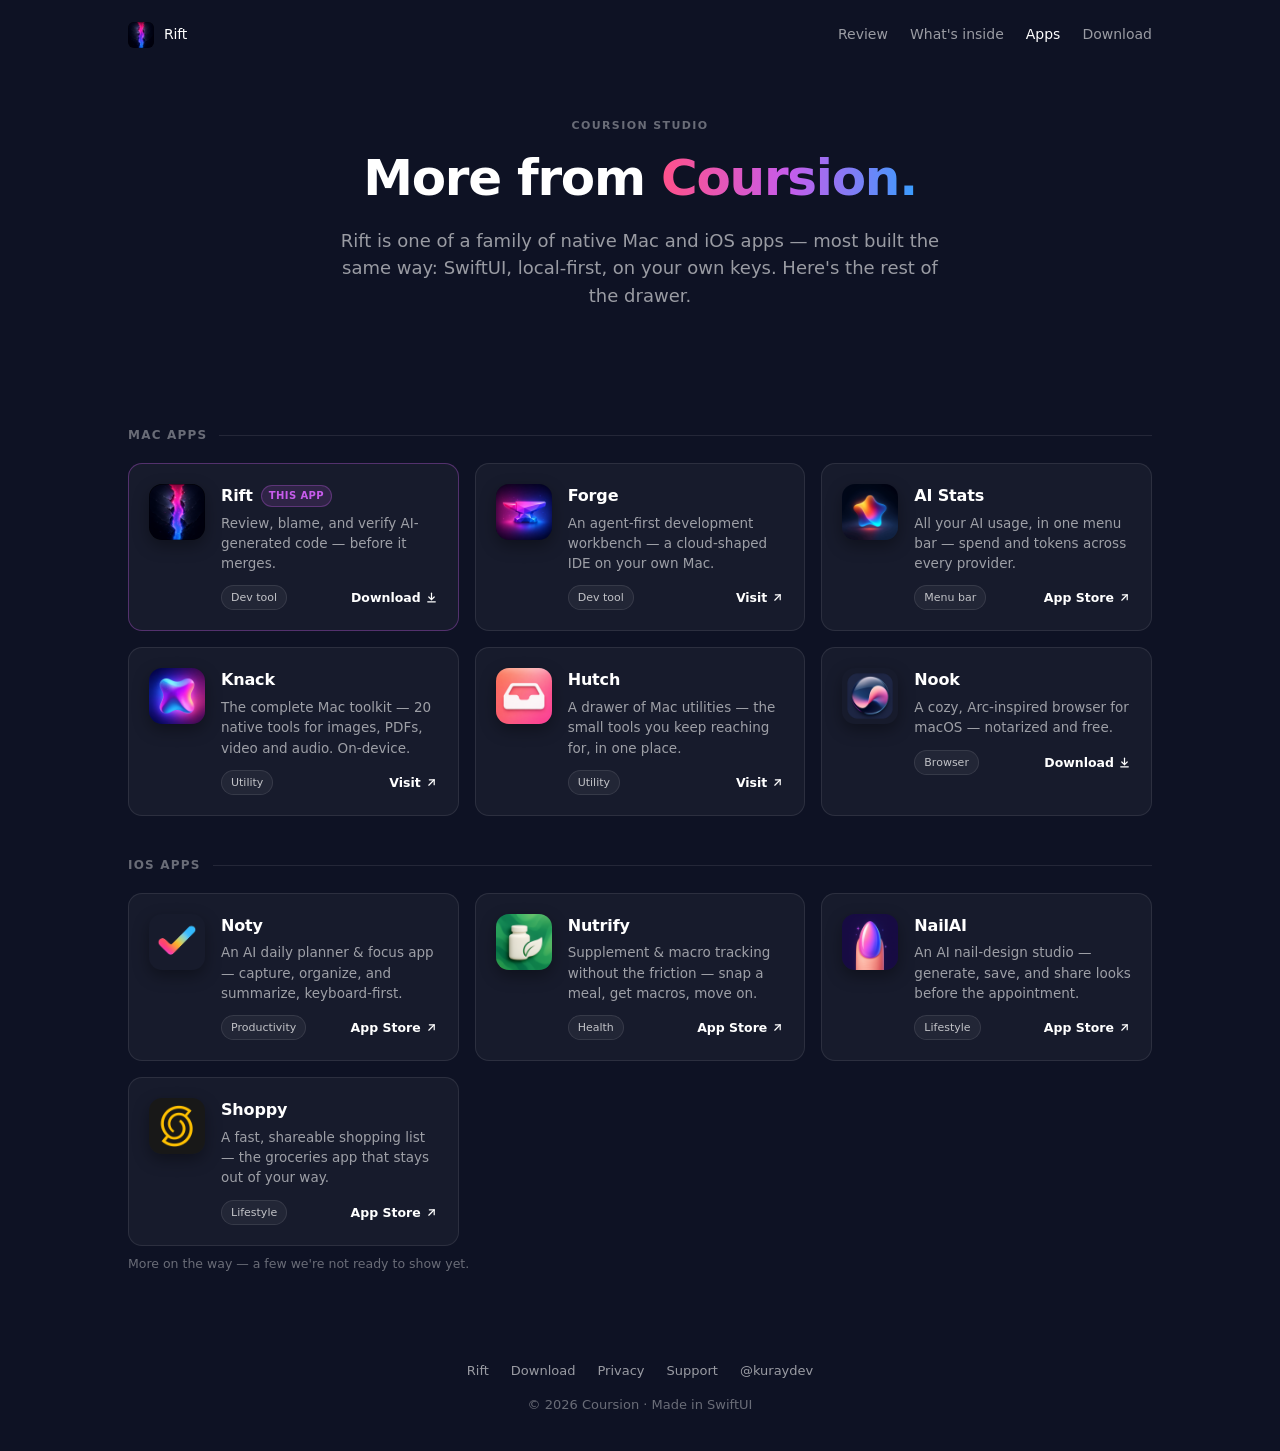
==== commit 990659de: "Drop Hearthbound from the iOS apps grid" ====
--- a/apps.html
+++ b/apps.html
@@ -209,19 +209,6 @@
           </div>
         </a>
 
-        <!-- Hearthbound -->
-        <div class="app-card" style="--app-glow:rgba(139,92,246,0.16)">
-          <img class="app-icon-img" src="icons/hearthbound.png" alt="Hearthbound icon" />
-          <div class="app-body">
-            <div class="app-head"><h3>Hearthbound</h3></div>
-            <p class="app-tagline">Turn your household into a guild — chores become quests, pick a class, earn XP.</p>
-            <div class="app-meta">
-              <span class="app-tag">Lifestyle</span>
-              <span class="app-cta" style="color:var(--text-tertiary)">Soon</span>
-            </div>
-          </div>
-        </div>
-
       </div>
       <p class="apps-note">More on the way — a few we're not ready to show yet.</p>
 
